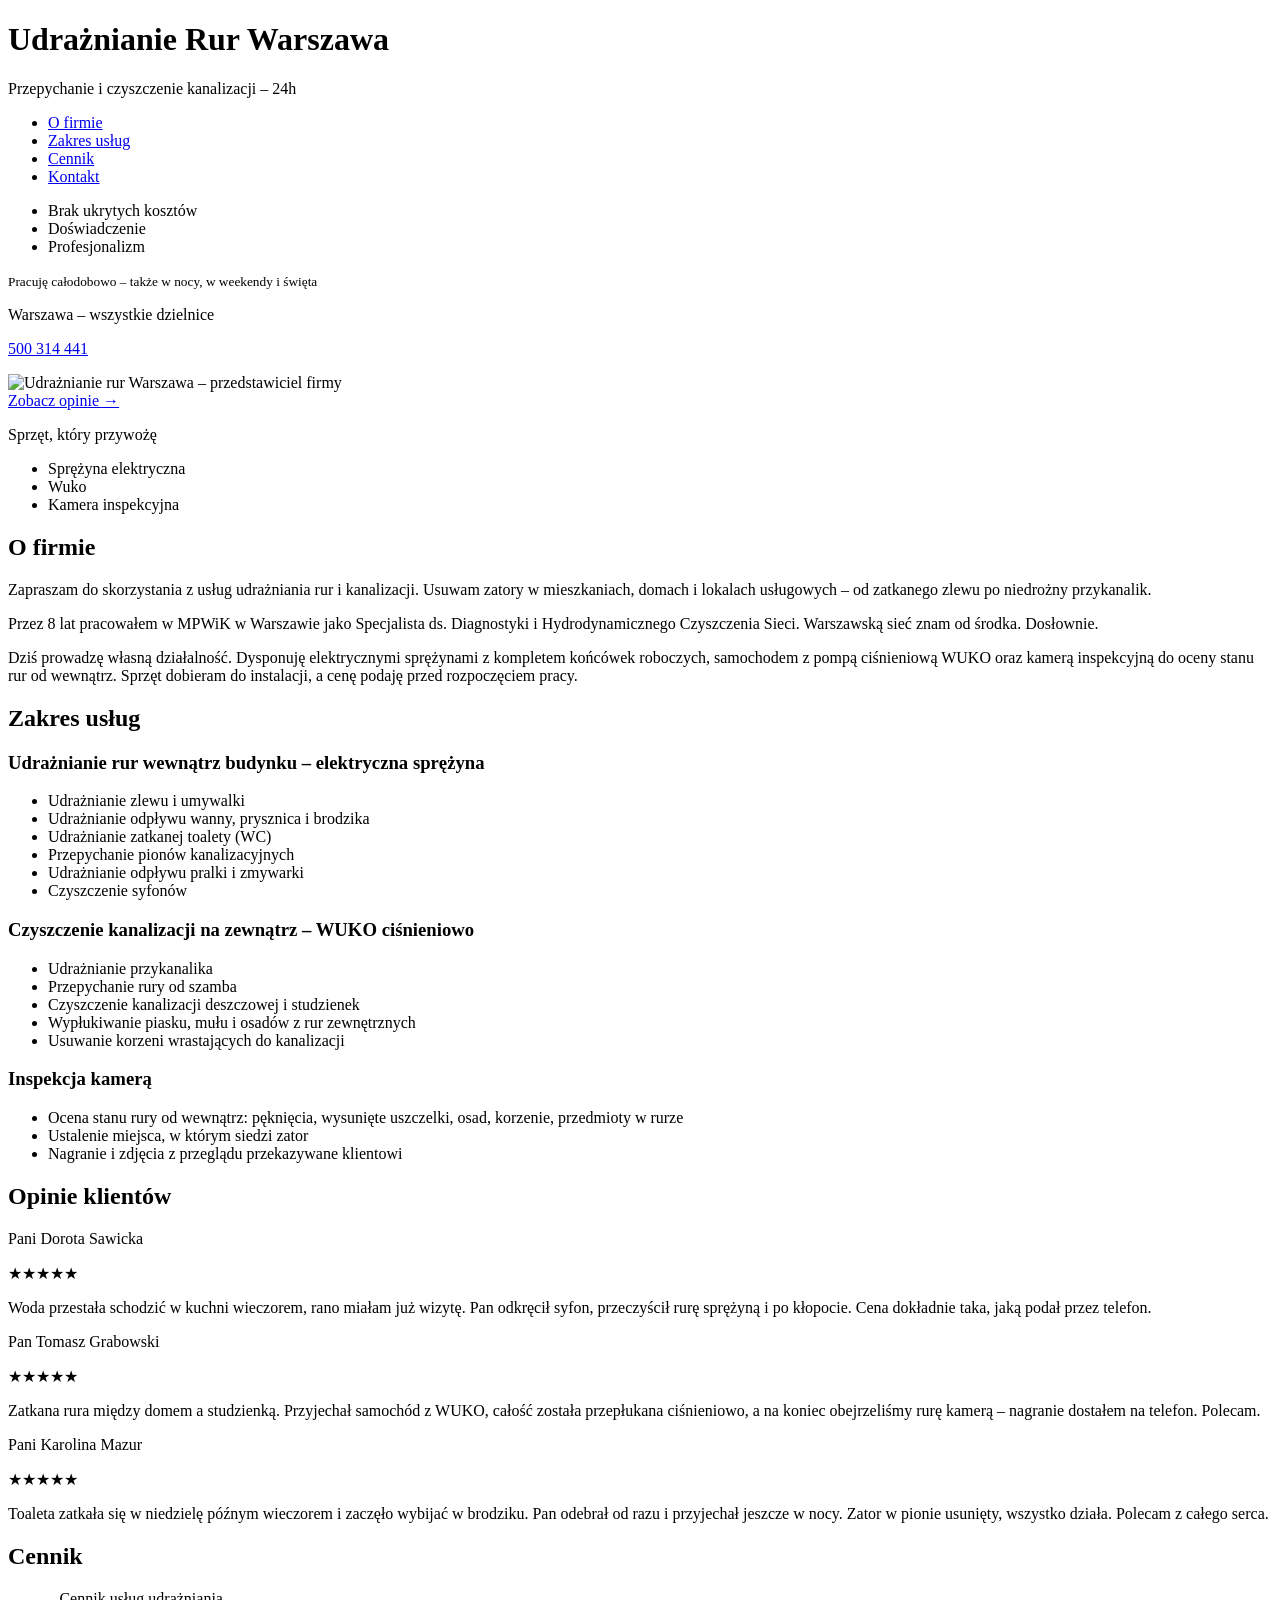
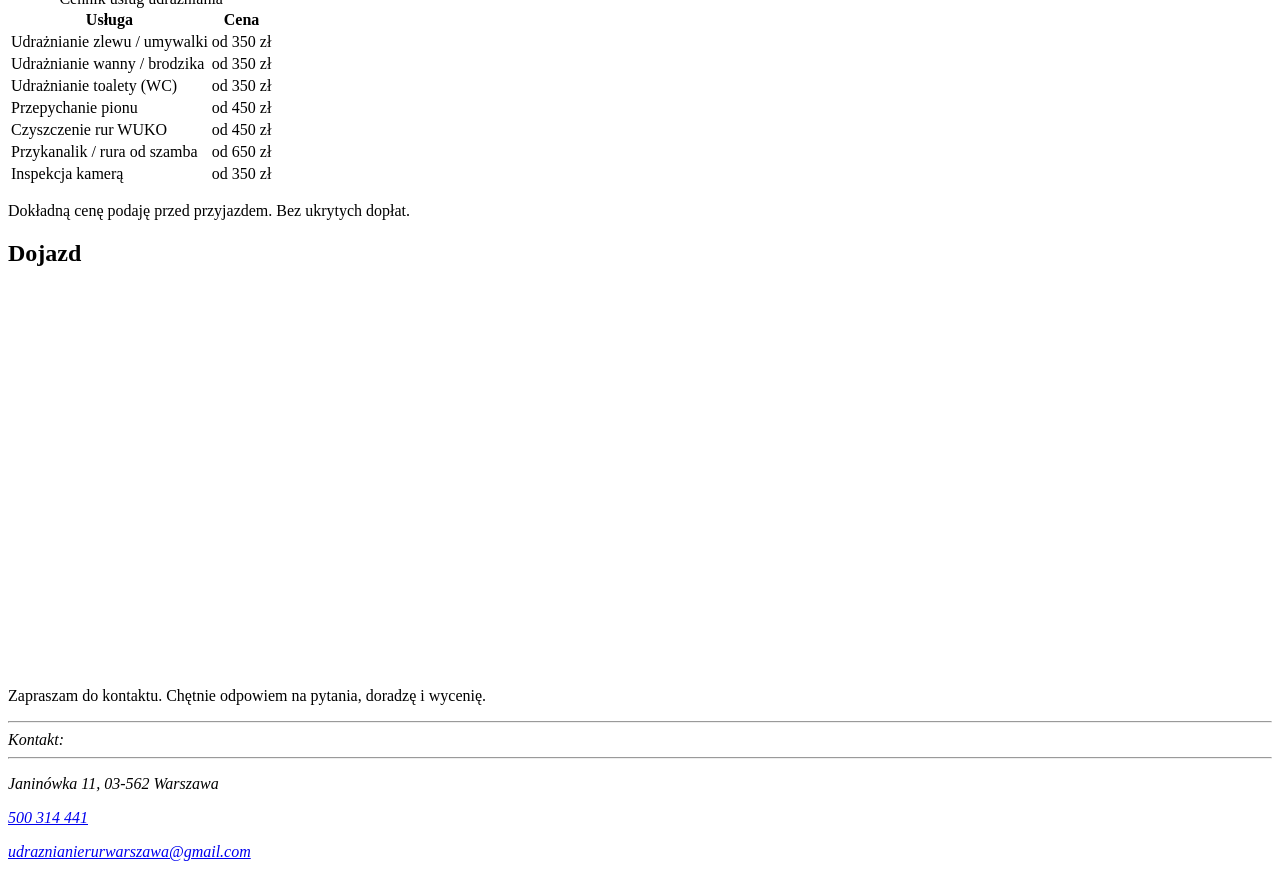
==== index.html @ 086164af "dodany link rel=canonical w head (naprawa GSC: duplikat bez strony kanonicznej) Co-Authored-By: Clau" ====
<!doctype html>
<html lang="pl">
<head>
  <meta charset="utf-8">
  <meta name="viewport" content="width=device-width, initial-scale=1">

  <link rel="stylesheet" href="css/style.css">

  <meta name="description" content="Udrażnianie rur Warszawa. Przepychanie i czyszczenie kanalizacji elektryczną sprężyną i WUKO, całodobowo. Dojazd w ciągu godziny, wycena przed pracą.">
  <meta property="og:description" content="Udrażnianie rur Warszawa. Przepychanie i czyszczenie kanalizacji elektryczną sprężyną i WUKO, całodobowo. Dojazd w ciągu godziny, wycena przed pracą.">
  <meta property="og:title" content="Udrażnianie Rur Warszawa – Przepychanie Kanalizacji 24h">
  <meta property="og:type" content="website">
  <meta property="og:locale" content="pl_PL">
  <meta property="og:url" content="https://xn--udranianierurwarszawa-sse.pl">
  <link rel="canonical" href="https://xn--udranianierurwarszawa-sse.pl">
  <meta property="og:image" content="https://xn--udranianierurwarszawa-sse.pl/icon_og.png">

  <link rel="icon" href="/favicon.ico" sizes="any">
  <link rel="icon" href="/icon.svg" type="image/svg+xml">
  <link rel="apple-touch-icon" href="/icon.png">

  <title>Udrażnianie Rur Warszawa – Przepychanie Kanalizacji 24h</title>
</head>
<body>

<header class="site-header">
  <div class="centered-section header-content">
    <div class="header-bar">
      <hgroup>
        <h1 class="site-logo"><span class="logo-accent">Udrażnianie</span> Rur Warszawa</h1>
        <p>Przepychanie i czyszczenie kanalizacji – 24h</p>
      </hgroup>
      <nav class="main-menu">
        <ul>
          <li><a href="#o-firmie">O firmie</a></li>
          <li><a href="#zakres-uslug">Zakres usług</a></li>
          <li><a href="#cennik">Cennik</a></li>
          <li><a href="#dojazd" class="menu-cta">Kontakt</a></li>
        </ul>
      </nav>
    </div>
  </div>
</header>

<main>
  <div class="centered-section">
    <section class="section-vspace section-grid hero-grid" aria-label="Prezentacja">
      <div class="hero-text">
        <ul role="presentation" class="presentation-list">
          <li>Brak ukrytych kosztów</li>
          <li>Doświadczenie</li>
          <li>Profesjonalizm</li>
        </ul>

        <div class="presentation-phone">
          <small>Pracuję całodobowo – także w nocy, w weekendy i święta</small>
        </div>

        <p class="hero-area">Warszawa – wszystkie dzielnice</p>
      </div>
      <div class="hero-image-col">
        <div class="hero-contact">
          <p class="phone-big"><a href="tel:+48500314441">500 314 441</a></p>
        </div>
        <img class="hero-photo" src="img/udraznianie-rur-warszawa.webp" width="896" height="1200" loading="lazy"
             alt="Udrażnianie rur Warszawa – przedstawiciel firmy">
        <div class="hero-cta-wrap">
          <a href="#opinie" class="button">Zobacz opinie &rarr;</a>
        </div>
      </div>
    </section>
  </div>

  <div class="centered-section">
    <section class="section-vspace equip-grid" aria-label="Sprzęt, który przywożę">
      <div class="equip-box equip-box--full">
        <p class="equip-title">Sprzęt, który przywożę</p>
        <ul class="equip-list">
          <li>Sprężyna elektryczna</li>
          <li>Wuko</li>
          <li>Kamera inspekcyjna</li>
        </ul>
      </div>
    </section>
  </div>

  <div class="centered-section">
    <section class="section-vspace section-grid" aria-labelledby="o-firmie">
      <div class="section-label">
      </div>
      <div class="section-body">
        <h2 id="o-firmie" class="section-body-title">O firmie</h2>
        <p>
          Zapraszam do skorzystania z usług udrażniania rur i kanalizacji. Usuwam zatory w mieszkaniach, domach
          i lokalach usługowych – od zatkanego zlewu po niedrożny przykanalik.
        </p>
        <p>
          Przez 8 lat pracowałem w MPWiK w Warszawie jako Specjalista ds. Diagnostyki i Hydrodynamicznego
          Czyszczenia Sieci. Warszawską sieć znam od środka. Dosłownie.
        </p>
        <p>
          Dziś prowadzę własną działalność. Dysponuję elektrycznymi sprężynami z kompletem końcówek roboczych,
          samochodem z pompą ciśnieniową WUKO oraz kamerą inspekcyjną do oceny stanu rur od wewnątrz.
          Sprzęt dobieram do instalacji, a cenę podaję przed rozpoczęciem pracy.
        </p>
      </div>
    </section>
  </div>

  <div class="centered-section">
    <section class="section-vspace section-grid" aria-labelledby="zakres-uslug">
      <div class="section-label">
      </div>
      <div class="section-body">
        <h2 id="zakres-uslug" class="section-body-title">Zakres usług</h2>
        <section class="subsection" aria-labelledby="uslugi-wewnatrz">
          <h3 id="uslugi-wewnatrz">Udrażnianie rur wewnątrz budynku – elektryczna sprężyna</h3>
          <ul>
            <li>Udrażnianie zlewu i umywalki</li>
            <li>Udrażnianie odpływu wanny, prysznica i brodzika</li>
            <li>Udrażnianie zatkanej toalety (WC)</li>
            <li>Przepychanie pionów kanalizacyjnych</li>
            <li>Udrażnianie odpływu pralki i zmywarki</li>
            <li>Czyszczenie syfonów</li>
          </ul>
        </section>

        <section class="subsection" aria-labelledby="uslugi-zewnatrz">
          <h3 id="uslugi-zewnatrz">Czyszczenie kanalizacji na zewnątrz – WUKO ciśnieniowo</h3>
          <ul>
            <li>Udrażnianie przykanalika</li>
            <li>Przepychanie rury od szamba</li>
            <li>Czyszczenie kanalizacji deszczowej i studzienek</li>
            <li>Wypłukiwanie piasku, mułu i osadów z rur zewnętrznych</li>
            <li>Usuwanie korzeni wrastających do kanalizacji</li>
          </ul>
        </section>

        <section class="subsection" aria-labelledby="uslugi-kamera">
          <h3 id="uslugi-kamera">Inspekcja kamerą</h3>
          <ul>
            <li>Ocena stanu rury od wewnątrz: pęknięcia, wysunięte uszczelki, osad, korzenie, przedmioty w rurze</li>
            <li>Ustalenie miejsca, w którym siedzi zator</li>
            <li>Nagranie i zdjęcia z przeglądu przekazywane klientowi</li>
          </ul>
        </section>
      </div>
    </section>
  </div>

  <div class="centered-section">
    <section class="section-vspace section-grid" aria-labelledby="opinie">
      <div class="section-label">
      </div>
      <div class="section-body">
        <h2 id="opinie" class="section-body-title">Opinie klientów</h2>
        <div class="review-card">
          <div class="review-card__user">
            <p class="review-card__name">Pani Dorota Sawicka</p>
            <p class="review-card__stars" aria-label="Ocena 5 na 5">★★★★★</p>
          </div>
          <div class="review-card__description">
            <p>
              Woda przestała schodzić w kuchni wieczorem, rano miałam już wizytę. Pan odkręcił syfon, przeczyścił
              rurę sprężyną i po kłopocie. Cena dokładnie taka, jaką podał przez telefon.
            </p>
          </div>
        </div>
        <div class="review-card">
          <div class="review-card__user">
            <p class="review-card__name">Pan Tomasz Grabowski</p>
            <p class="review-card__stars" aria-label="Ocena 5 na 5">★★★★★</p>
          </div>
          <div class="review-card__description">
            <p>
              Zatkana rura między domem a studzienką. Przyjechał samochód z WUKO, całość została przepłukana
              ciśnieniowo, a na koniec obejrzeliśmy rurę kamerą – nagranie dostałem na telefon. Polecam.
            </p>
          </div>
        </div>
        <div class="review-card">
          <div class="review-card__user">
            <p class="review-card__name">Pani Karolina Mazur</p>
            <p class="review-card__stars" aria-label="Ocena 5 na 5">★★★★★</p>
          </div>
          <div class="review-card__description">
            <p>
              Toaleta zatkała się w niedzielę późnym wieczorem i zaczęło wybijać w brodziku. Pan odebrał od razu
              i przyjechał jeszcze w nocy. Zator w pionie usunięty, wszystko działa. Polecam z całego serca.
            </p>
          </div>
        </div>
      </div>
    </section>
  </div>

  <div class="centered-section">
    <section class="section-vspace section-grid" aria-labelledby="cennik">
      <div class="section-label">
      </div>
      <div class="section-body">
        <h2 id="cennik" class="section-body-title">Cennik</h2>
        <table class="price-table">
          <caption class="sr-only">Cennik usług udrażniania</caption>
          <thead>
          <tr>
            <th scope="col">Usługa</th>
            <th scope="col">Cena</th>
          </tr>
          </thead>
          <tbody>
          <tr>
            <td>Udrażnianie zlewu / umywalki</td>
            <td>od 350 zł</td>
          </tr>
          <tr>
            <td>Udrażnianie wanny / brodzika</td>
            <td>od 350 zł</td>
          </tr>
          <tr>
            <td>Udrażnianie toalety (WC)</td>
            <td>od 350 zł</td>
          </tr>
          <tr>
            <td>Przepychanie pionu</td>
            <td>od 450 zł</td>
          </tr>
          <tr>
            <td>Czyszczenie rur WUKO</td>
            <td>od 450 zł</td>
          </tr>
          <tr>
            <td>Przykanalik / rura od szamba</td>
            <td>od 650 zł</td>
          </tr>
          <tr>
            <td>Inspekcja kamerą</td>
            <td>od 350 zł</td>
          </tr>
          </tbody>
        </table>
        <p class="price-note">
          Dokładną cenę podaję przed przyjazdem. Bez ukrytych dopłat.
        </p>
      </div>
    </section>
  </div>

  <div class="centered-section">
    <section class="section-vspace section-grid" aria-labelledby="dojazd">
      <div class="section-label">
      </div>
      <div class="section-body">
        <h2 id="dojazd" class="section-body-title">Dojazd</h2>
        <div class="right">
          <iframe src="https://www.google.com/maps/embed?pb=!1m14!1m8!1m3!1d156000!2d21.0122!3d52.2297!3m2!1i1024!2i768!4f13.1!3m3!1m2!1s0x471ecc669a869f01%3A0x72f0be2a88ead3fc!2sWarszawa!5e0!3m2!1spl!2spl!4v1601051281498!5m2!1spl!2spl" width="380" height="380" frameborder="0" style="border:0;" allowfullscreen="" aria-hidden="false" tabindex="0"></iframe>
        </div>
      </div>
    </section>
  </div>
</main>

<footer class="site-footer">
  <div class="centered-section footer-content">
    <div>
      <p>Zapraszam do kontaktu. Chętnie odpowiem na pytania, doradzę i&nbsp;wycenię.</p>
      <hr class="footer-separator">
    </div>
    <div>
      <address>
        <span class="footer-address-title">Kontakt:</span>
        <hr role="presentation" class="footer-separator">
        <p class="footer-line">Janinówka 11, 03-562 Warszawa</p>
        <p class="footer-line"><a href="tel:+48500314441">500 314 441</a></p>
        <p class="footer-line"><a href="mailto:udraznianierurwarszawa@gmail.com">udraznianierurwarszawa@gmail.com</a></p>
      </address>
    </div>
  </div>
</footer>

</body>
</html>
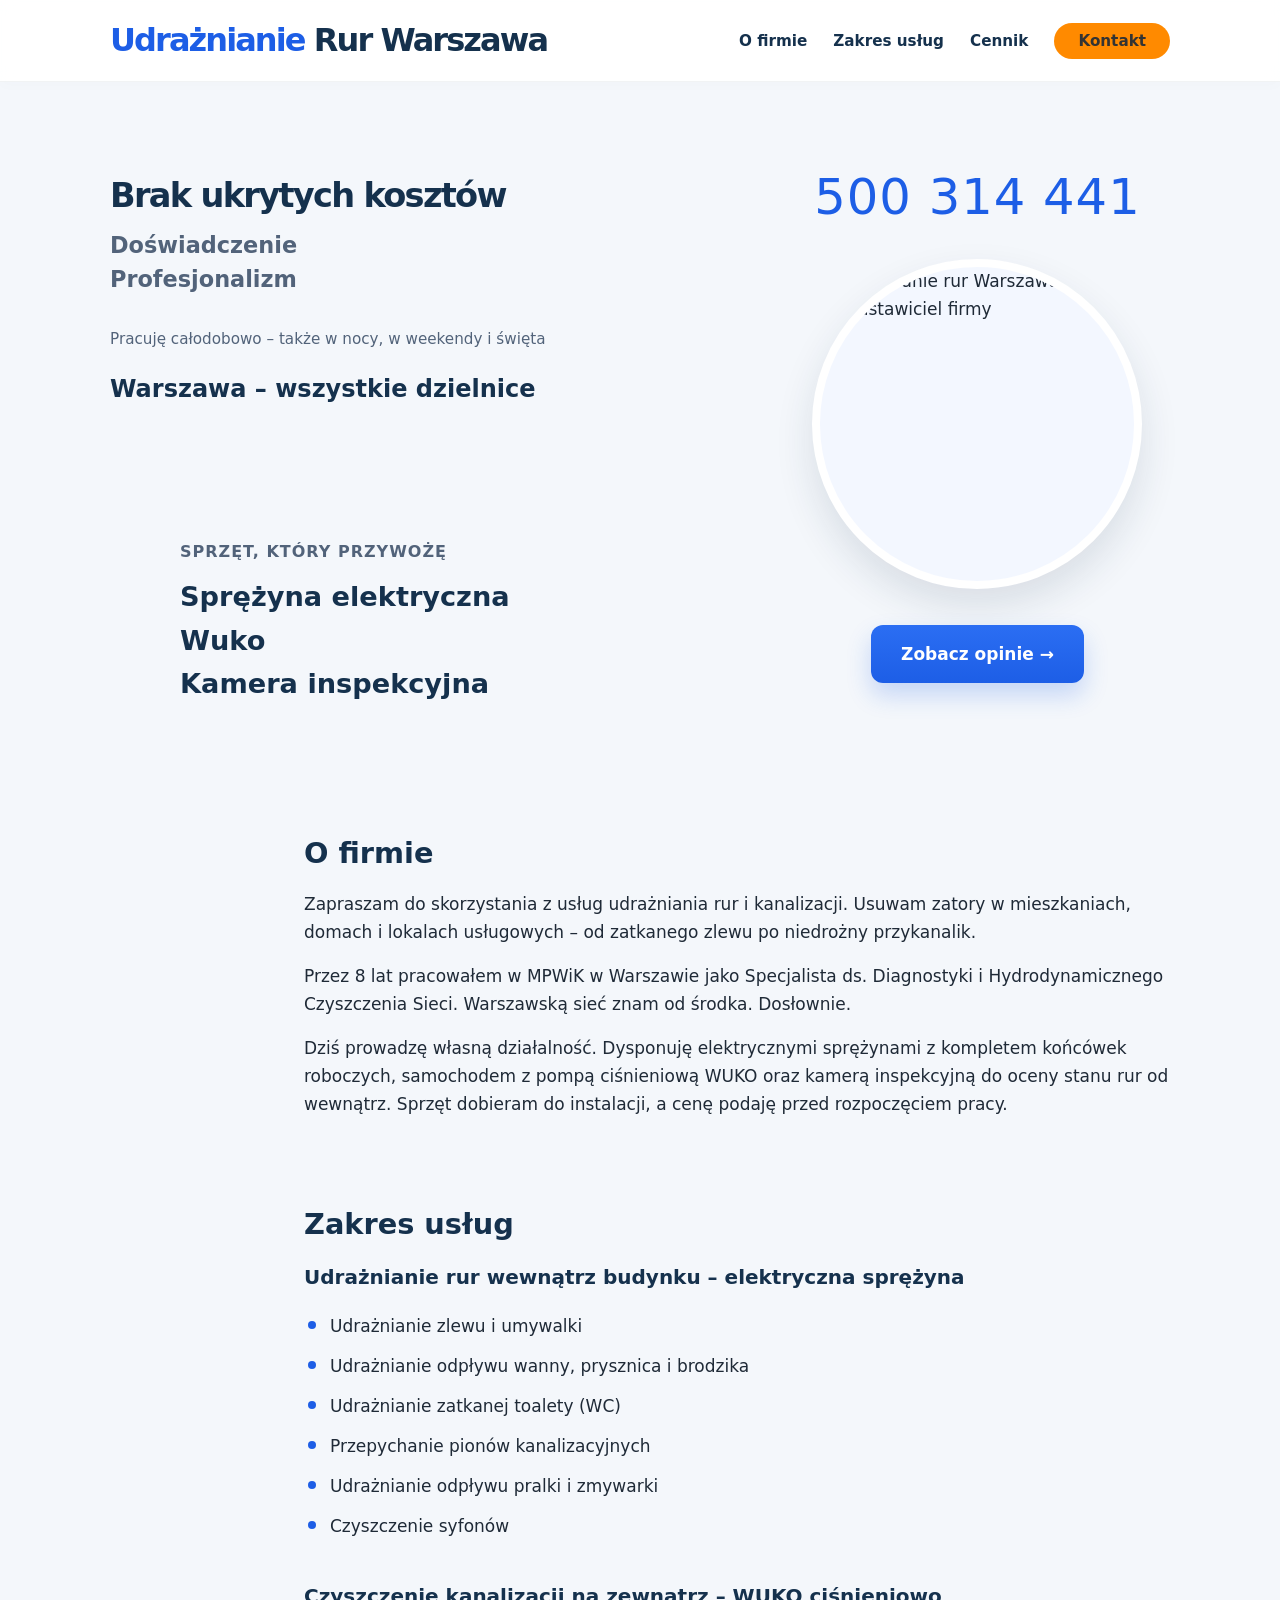
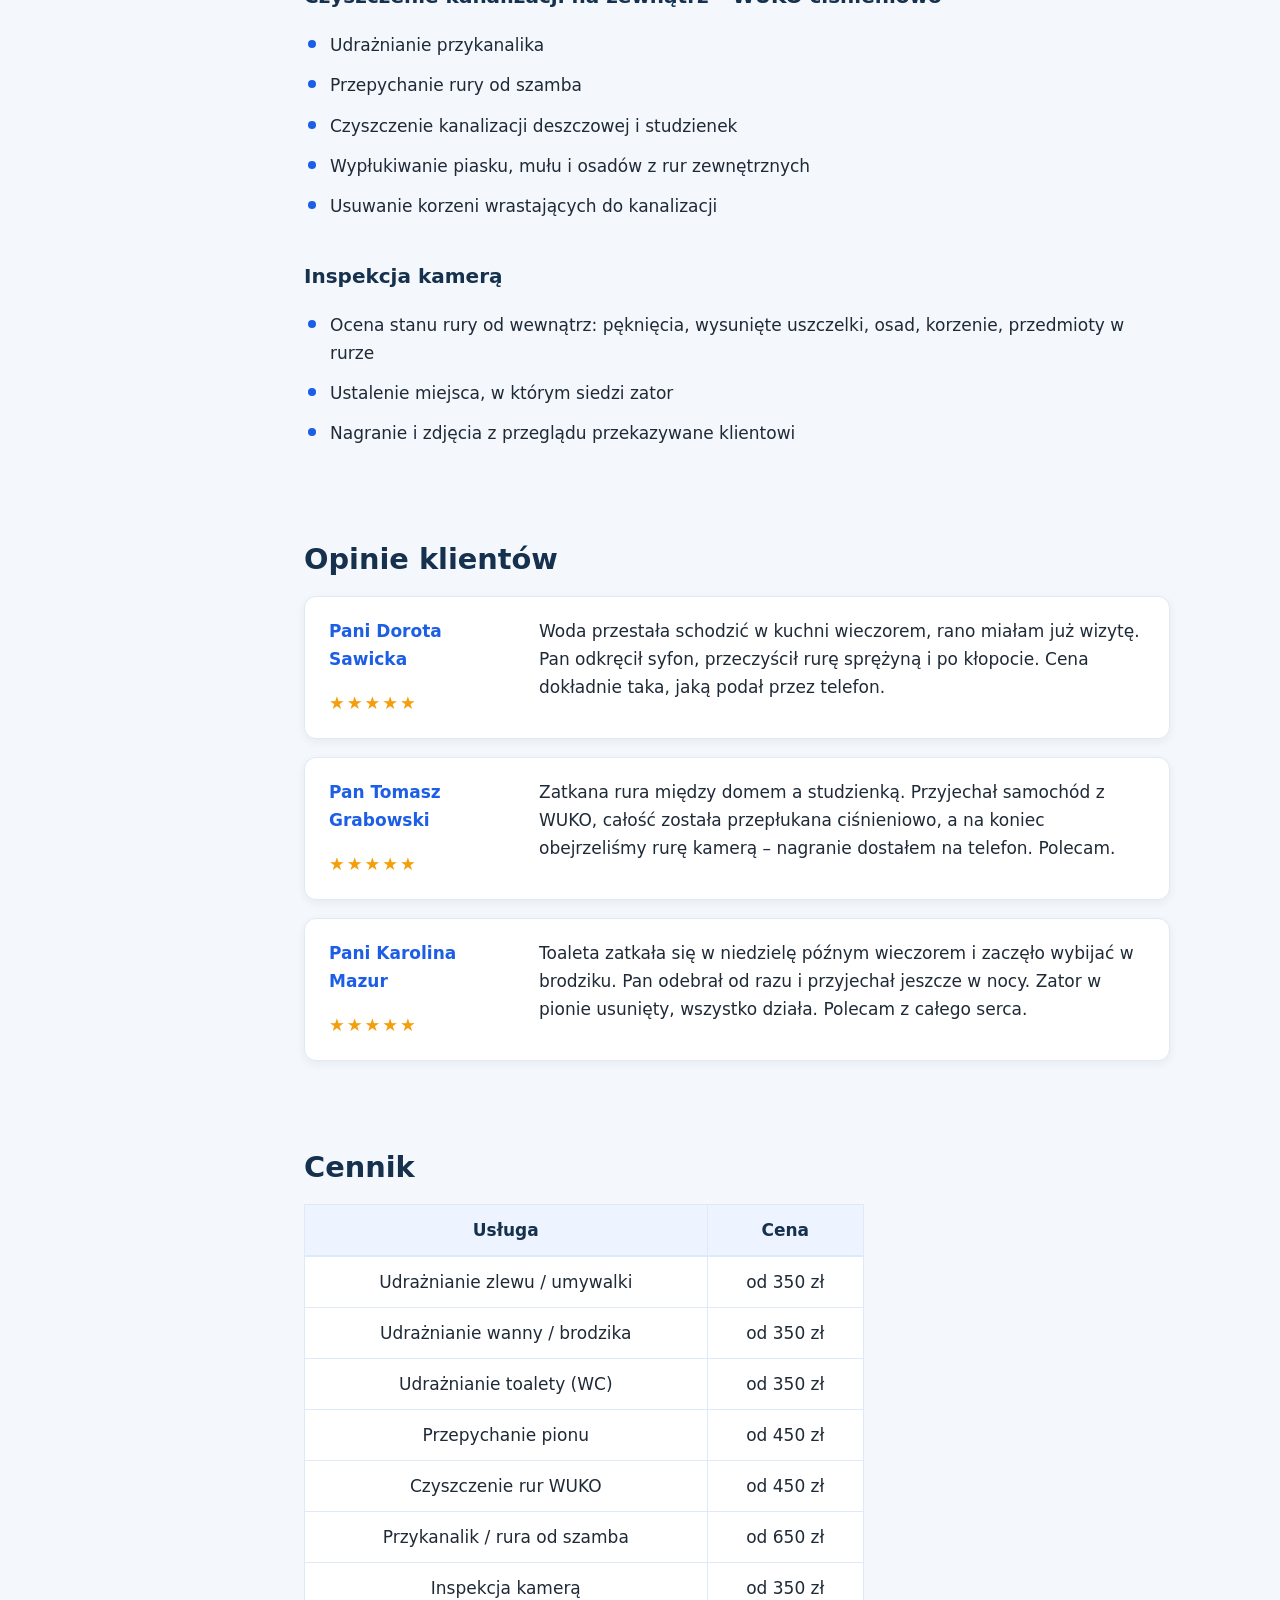
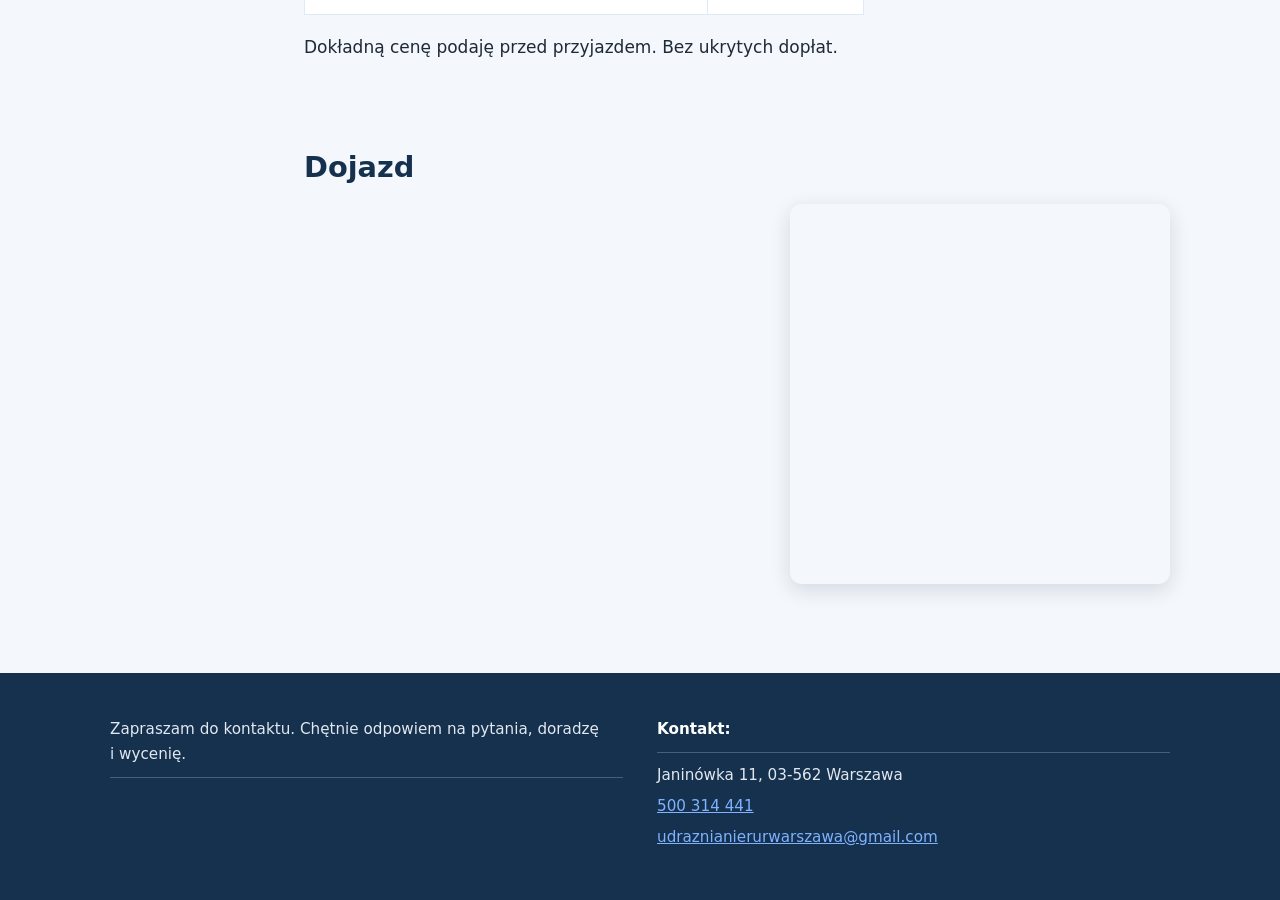
==== commit 81e01021: "usuniety podtytul w naglowku "Przepychanie i czyszczenie kanalizacji – 24h" + osierocona regula CSS " ====
--- a/index.html
+++ b/index.html
@@ -28,7 +28,6 @@
     <div class="header-bar">
       <hgroup>
         <h1 class="site-logo"><span class="logo-accent">Udrażnianie</span> Rur Warszawa</h1>
-        <p>Przepychanie i czyszczenie kanalizacji – 24h</p>
       </hgroup>
       <nav class="main-menu">
         <ul>
--- a/css/style.css
+++ b/css/style.css
@@ -0,0 +1,556 @@
+:root {
+  --dark: #15314d;
+  --dark-2: #102942;
+  --accent: #1d5ee6;
+  --accent-soft: #edf4ff;
+  --bg: #f4f7fb;
+  --text: #1f2a37;
+  --muted: #52637a;
+  --border: #dfeaf8;
+  --white: #ffffff;
+  --shadow-soft: 0 18px 40px rgba(21, 49, 77, 0.08);
+}
+
+* {
+  margin: 0;
+  padding: 0;
+  box-sizing: border-box;
+}
+
+html {
+  scroll-behavior: smooth;
+  overflow-x: hidden;
+}
+
+body {
+  overflow-x: hidden;
+  font-family: "Segoe UI", system-ui, -apple-system, Arial, sans-serif;
+  font-size: 17px;
+  line-height: 1.65;
+  color: var(--text);
+  background: var(--bg);
+}
+
+img {
+  max-width: 100%;
+  height: auto;
+  display: block;
+}
+
+a {
+  color: var(--accent);
+}
+
+.centered-section {
+  max-width: 1100px;
+  margin: 0 auto;
+  padding: 0 20px;
+}
+
+.section-vspace {
+  margin: 89px 0;
+}
+
+.sr-only {
+  position: absolute;
+  width: 1px;
+  height: 1px;
+  overflow: hidden;
+  clip: rect(0 0 0 0);
+  white-space: nowrap;
+}
+
+.site-header {
+  background: rgba(255, 255, 255, 0.92);
+  backdrop-filter: blur(8px);
+  color: var(--dark);
+  padding: 22px 0;
+  border-bottom: 1px solid rgba(21, 49, 77, 0.06);
+  box-shadow: 0 2px 14px rgba(21, 49, 77, 0.02);
+}
+
+.header-bar {
+  display: flex;
+  align-items: center;
+  justify-content: space-between;
+  gap: 24px;
+  flex-wrap: wrap;
+}
+
+.site-logo {
+  font-size: 2rem;
+  line-height: 1.15;
+  font-weight: 800;
+  letter-spacing: -0.06em;
+}
+
+.logo-accent {
+  color: var(--accent);
+}
+
+.main-menu ul {
+  list-style: none;
+  display: flex;
+  gap: 26px;
+  flex-wrap: wrap;
+}
+
+.main-menu a {
+  color: var(--dark);
+  text-decoration: none;
+  font-weight: 600;
+  font-size: 0.95rem;
+}
+
+.main-menu a:hover {
+  color: var(--accent);
+}
+
+.main-menu a.menu-cta {
+  background: #ff8a00;
+  color: #333333;
+  font-weight: 700;
+  padding: 9px 24px;
+  border-radius: 999px;
+}
+
+.main-menu a.menu-cta:hover {
+  background: #f07d00;
+  color: #333333;
+}
+
+.section-grid {
+  display: grid;
+  grid-template-columns: 150px 1fr;
+  gap: 44px;
+  align-items: start;
+}
+
+.hero-grid {
+  grid-template-columns: 1.618fr 1fr;
+  align-items: center;
+  gap: 52px;
+}
+
+.hero-image-col {
+  display: flex;
+  flex-direction: column;
+  align-items: center;
+}
+
+.hero-text {
+  align-self: start;
+  max-width: 640px;
+}
+
+.accented-header {
+  font-size: 1.8rem;
+  line-height: 1.25;
+  color: var(--dark);
+  padding-top: 14px;
+  position: relative;
+}
+
+.accented-header::before {
+  content: "";
+  position: absolute;
+  top: 0;
+  left: 0;
+  width: 44px;
+  height: 4px;
+  background: var(--accent);
+  border-radius: 2px;
+}
+
+.presentation-list {
+  list-style: none;
+}
+
+.presentation-list li {
+  font-size: 1.4rem;
+  font-weight: 600;
+  color: var(--muted);
+  line-height: 1.5;
+}
+
+.presentation-list li:first-child {
+  font-size: 2.1rem;
+  font-weight: 800;
+  color: var(--dark);
+  margin-bottom: 8px;
+  letter-spacing: -0.05em;
+}
+
+.presentation-phone {
+  margin: 28px 0 18px;
+}
+
+.phone-big {
+  font-size: 3.1rem;
+  font-weight: 500;
+  color: var(--dark);
+  letter-spacing: 0.02em;
+  line-height: 1.05;
+}
+
+.phone-big a {
+  color: var(--accent);
+  text-decoration: none;
+}
+
+.phone-big a:hover {
+  text-decoration: underline;
+}
+
+.presentation-phone small {
+  color: var(--muted);
+  font-size: 0.95rem;
+}
+
+.hero-area {
+  font-size: 1.5rem;
+  font-weight: 700;
+  color: var(--dark);
+  margin-bottom: 24px;
+}
+
+.button {
+  display: inline-block;
+  background: linear-gradient(180deg, #2b6ef3 0%, #1d5ee6 100%);
+  color: var(--white);
+  text-decoration: none;
+  font-weight: 700;
+  padding: 15px 30px;
+  border-radius: 12px;
+  box-shadow: 0 12px 24px rgba(29, 94, 230, 0.22);
+  transition: transform 0.2s ease, box-shadow 0.2s ease;
+}
+
+.button:hover {
+  transform: translateY(-1px);
+  box-shadow: 0 16px 28px rgba(29, 94, 230, 0.28);
+}
+
+.button:hover {
+  background: #1d4ed8;
+}
+
+.hero-contact {
+  text-align: center;
+  margin-bottom: 36px;
+}
+
+.hero-cta-wrap {
+  margin-top: 36px;
+  margin-bottom: 18px;
+}
+
+.hero-hours {
+  color: var(--muted);
+  font-size: 0.95rem;
+}
+
+.hero-photo {
+  display: block;
+  width: min(100%, 330px);
+  aspect-ratio: 1;
+  border-radius: 50%;
+  object-fit: cover;
+  object-position: center 18%;
+  border: 8px solid #ffffff;
+  box-shadow: 0 18px 38px rgba(21, 49, 77, 0.12);
+  margin: 0 auto;
+  background: #f3f7ff;
+}
+
+.equip-grid {
+  display: grid;
+  grid-template-columns: 1fr 1fr;
+  align-items: center;
+  gap: 44px;
+  margin-top: -210px;
+  transform: translate(70px, -41px);
+}
+
+.equip-title {
+  font-size: 1rem;
+  font-weight: 600;
+  color: var(--muted);
+  text-transform: uppercase;
+  letter-spacing: 1px;
+  margin-bottom: 10px;
+}
+
+.equip-list {
+  list-style: none;
+}
+
+.equip-list li {
+  font-size: 1.7rem;
+  font-weight: 700;
+  color: var(--dark);
+  line-height: 1.6;
+}
+
+.round-photo {
+  width: 112px;
+  height: 112px;
+  margin: 0 auto;
+  border-radius: 50%;
+  overflow: hidden;
+  box-shadow: 0 10px 30px rgba(26, 58, 82, 0.25);
+  border: 6px solid var(--white);
+}
+
+.round-photo img {
+  width: 100%;
+  height: 100%;
+  object-fit: cover;
+  object-position: center 18%;
+  transform: scale(1.06);
+  background: #dfe9f5;
+}
+
+.section-body p + p {
+  margin-top: 16px;
+}
+
+.subsection + .subsection {
+  margin-top: 34px;
+}
+
+.section-body-title {
+  display: block;
+  font-size: 1.8rem;
+  line-height: 1.25;
+  color: var(--dark);
+  margin-bottom: 18px;
+  font-weight: 700;
+}
+
+.subsection h3 {
+  font-size: 1.25rem;
+  color: var(--dark);
+  margin-bottom: 12px;
+}
+
+.subsection ul {
+  list-style: none;
+}
+
+.subsection li {
+  padding: 6px 0 6px 26px;
+  position: relative;
+}
+
+.subsection li::before {
+  content: "";
+  position: absolute;
+  left: 4px;
+  top: 15px;
+  width: 8px;
+  height: 8px;
+  border-radius: 50%;
+  background: var(--accent);
+}
+
+.review-card {
+  display: grid;
+  grid-template-columns: 190px 1fr;
+  gap: 20px;
+  background: var(--white);
+  border: 1px solid var(--border);
+  border-radius: 12px;
+  padding: 20px 24px;
+  box-shadow: 0 3px 10px rgba(26, 58, 82, 0.06);
+}
+
+.review-card + .review-card {
+  margin-top: 18px;
+}
+
+.review-card__name {
+  font-weight: 700;
+  color: var(--accent);
+}
+
+.review-card__stars {
+  color: #f59e0b;
+  font-size: 1.1rem;
+  letter-spacing: 2px;
+}
+
+.price-table {
+  width: 100%;
+  max-width: 560px;
+  border-collapse: collapse;
+  background: var(--white);
+}
+
+.price-table th,
+.price-table td {
+  border: 1px solid var(--border);
+  padding: 11px 16px;
+  text-align: center;
+}
+
+.price-table thead th {
+  background: var(--accent-soft);
+  color: var(--dark);
+}
+
+.price-note {
+  margin-top: 18px;
+  max-width: 560px;
+}
+
+#faq details {
+  background: var(--white);
+  border: 1px solid var(--border);
+  border-radius: 10px;
+  padding: 0;
+  overflow: hidden;
+}
+
+#faq details + details {
+  margin-top: 12px;
+}
+
+#faq summary {
+  cursor: pointer;
+  font-weight: 700;
+  color: var(--dark);
+  padding: 15px 18px;
+  list-style-position: inside;
+}
+
+#faq summary:hover {
+  background: var(--accent-soft);
+}
+
+#faq details p {
+  padding: 0 18px 16px;
+}
+
+.right {
+  width: 100%;
+  max-width: 380px;
+  margin-left: auto;
+}
+
+.right iframe {
+  display: block;
+  width: 100%;
+  height: 380px;
+  border: 0;
+  border-radius: 12px;
+  box-shadow: 0 6px 20px rgba(26, 58, 82, 0.15);
+}
+
+.site-footer {
+  background: var(--dark);
+  color: #e2e8f0;
+  padding: 44px 0;
+  margin-top: 70px;
+}
+
+.footer-content {
+  display: grid;
+  grid-template-columns: repeat(2, 1fr);
+  gap: 34px;
+  font-size: 0.95rem;
+}
+
+.footer-content a {
+  color: #7fb2ff;
+}
+
+.footer-address-title {
+  font-weight: 700;
+  color: var(--white);
+}
+
+.footer-separator {
+  border: 0;
+  border-top: 1px solid rgba(226, 232, 240, 0.25);
+  margin: 10px 0;
+}
+
+.footer-line {
+  margin: 6px 0;
+}
+
+address {
+  font-style: normal;
+}
+
+@media (max-width: 880px) {
+  .section-grid {
+    grid-template-columns: 1fr;
+    gap: 22px;
+  }
+
+  .hero-grid {
+    grid-template-columns: 1fr;
+  }
+
+  .section-vspace {
+    margin: 48px 0;
+  }
+
+  .presentation-list li {
+    font-size: 1.2rem;
+  }
+
+  .presentation-list li:first-child {
+    font-size: 1.55rem;
+  }
+
+  .phone-big {
+    font-size: 1.8rem;
+  }
+
+  .hero-area {
+    font-size: 1.25rem;
+  }
+
+  .review-card {
+    grid-template-columns: 1fr;
+    gap: 8px;
+  }
+
+  .footer-content {
+    grid-template-columns: 1fr;
+    gap: 24px;
+  }
+
+  .round-photo {
+    width: 88px;
+    height: 88px;
+  }
+
+  .equip-grid {
+    grid-template-columns: 1fr;
+    gap: 24px;
+    margin-top: 0;
+    transform: none;
+  }
+
+  .equip-list {
+    text-align: center;
+  }
+
+  .equip-list li {
+    font-size: 1.35rem;
+  }
+}
+
+@media (max-width: 480px) {
+  body {
+    font-size: 16px;
+  }
+
+  .site-logo {
+    font-size: 1.4rem;
+  }
+}
